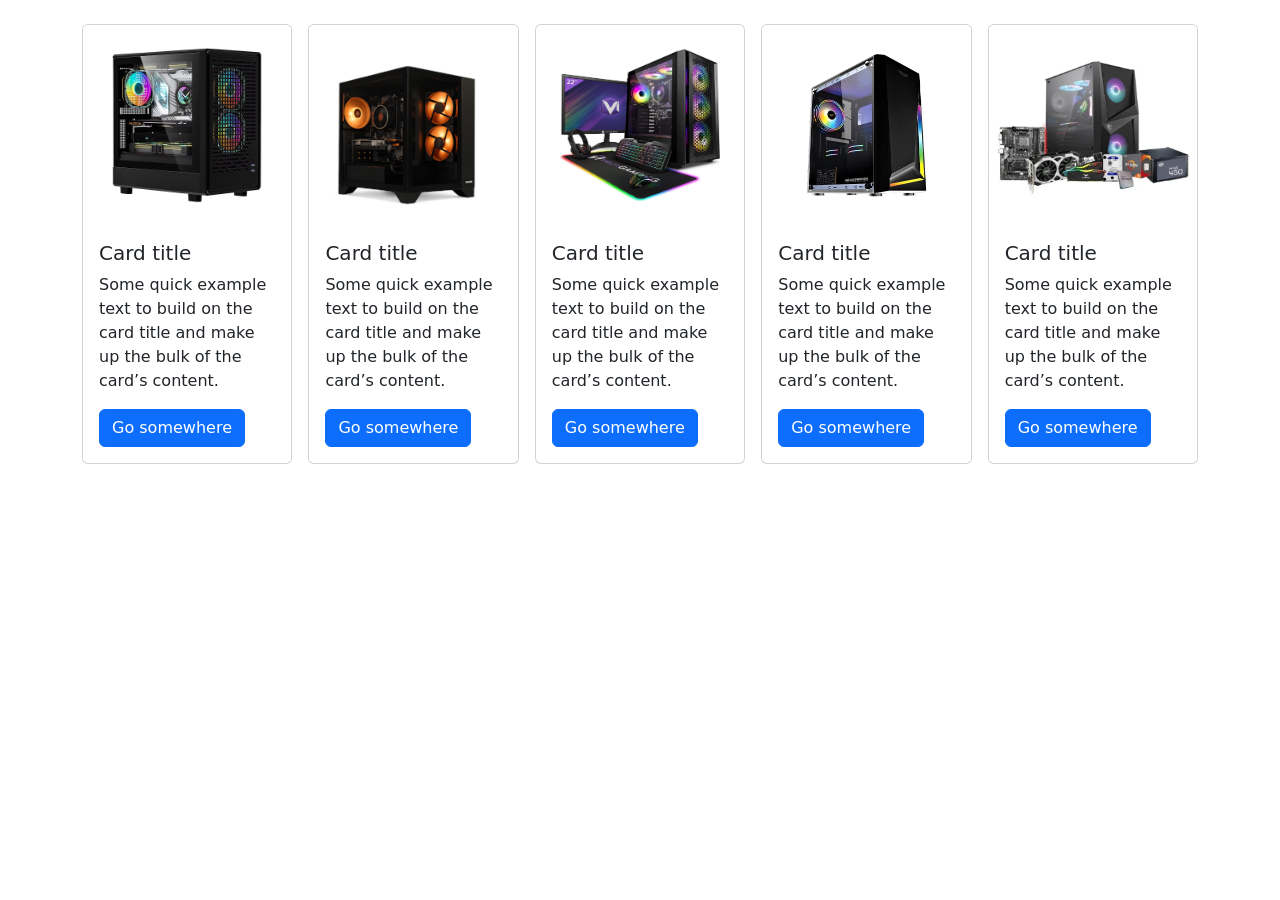
==== index.html @ fc85c79a "menambahkan card" ====
<!DOCTYPE html>
<html lang="en">
<head>
    <meta charset="UTF-8">
    <meta name="viewport" content="width=device-width, initial-scale=1.0">
    <title>Bootstrap Component</title>
    <link href="https://cdn.jsdelivr.net/npm/bootstrap@5.3.8/dist/css/bootstrap.min.css" rel="stylesheet" integrity="sha384-sRIl4kxILFvY47J16cr9ZwB07vP4J8+LH7qKQnuqkuIAvNWLzeN8tE5YBujZqJLB" crossorigin="anonymous">
    <script src="https://cdn.jsdelivr.net/npm/bootstrap@5.3.8/dist/js/bootstrap.bundle.min.js" integrity="sha384-ENjdO4Dr2bkBIFxQpeoA6V6gBiFeWPGFN9MuhOf23Q9Ifjh" crossorigin="anonymous"></script>
</head>
<body class="container">
    <div class="d-flex gap-3 mt-4">
    <div class="card" >
        <img src="1.avif" class="card-img-top" width="200" height="200" alt="...">
        <div class="card-body">
            <h5 class="card-title">Card title</h5>
            <p class="card-text">Some quick example text to build on the card title and make up the bulk of the card’s
                content.</p>
            <a href="#" class="btn btn-primary">Go somewhere</a>
        </div>
    </div>
    <div class="card" >
        <img src="2.png" class="card-img-top" width="200" height="200" alt="...">
        <div class="card-body">
            <h5 class="card-title">Card title</h5>
            <p class="card-text">Some quick example text to build on the card title and make up the bulk of the card’s
                content.</p>
            <a href="#" class="btn btn-primary">Go somewhere</a>
        </div>
    </div>
    <div class="card">
        <img src="3.jpg" class="card-img-top p-4" width="200" height="200" alt="...">
        <div class="card-body">
            <h5 class="card-title">Card title</h5>
            <p class="card-text">Some quick example text to build on the card title and make up the bulk of the card’s
                content.</p>
            <a href="#" class="btn btn-primary">Go somewhere</a>
        </div>
    </div>
    <div class="card">
        <img src="4.jpeg" class="card-img-top" width="200" height="200" alt="...">
        <div class="card-body">
            <h5 class="card-title">Card title</h5>
            <p class="card-text">Some quick example text to build on the card title and make up the bulk of the card’s
                content.</p>
            <a href="#" class="btn btn-primary">Go somewhere</a>
        </div>
    </div>
    <div class="card">
        <img src="5.webp" class="card-img-top" width="200" height="200" alt="...">
        <div class="card-body">
            <h5 class="card-title">Card title</h5>
            <p class="card-text">Some quick example text to build on the card title and make up the bulk of the card’s
                content.</p>
            <a href="#" class="btn btn-primary">Go somewhere</a>
        </div>
    </div>
    </div>


</body>
</html>
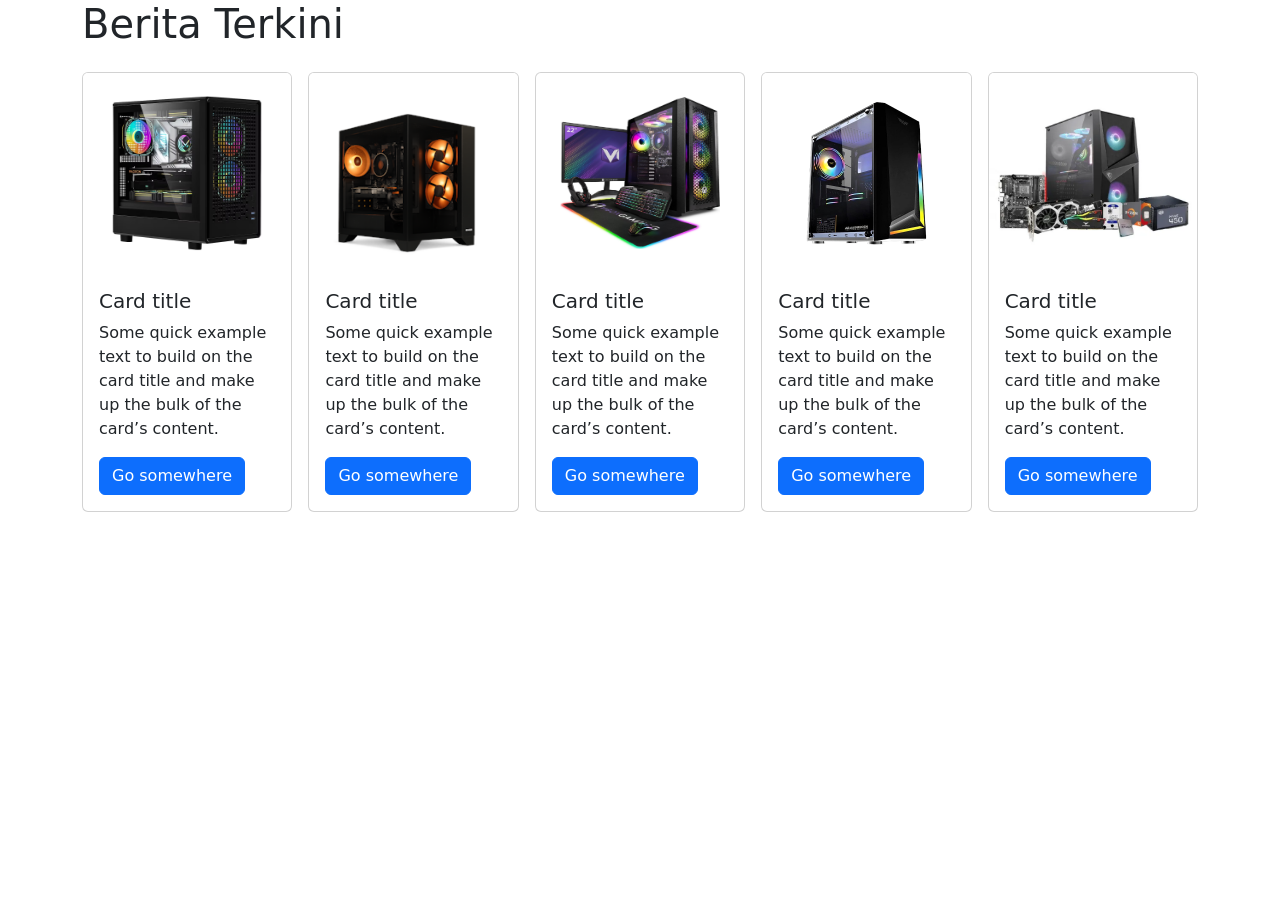
==== commit d29dda61: "menambahkan judul" ====
--- a/index.html
+++ b/index.html
@@ -8,6 +8,7 @@
     <script src="https://cdn.jsdelivr.net/npm/bootstrap@5.3.8/dist/js/bootstrap.bundle.min.js" integrity="sha384-ENjdO4Dr2bkBIFxQpeoA6V6gBiFeWPGFN9MuhOf23Q9Ifjh" crossorigin="anonymous"></script>
 </head>
 <body class="container">
+    <h1>Berita Terkini</h1>
     <div class="d-flex gap-3 mt-4">
     <div class="card" >
         <img src="1.avif" class="card-img-top" width="200" height="200" alt="...">
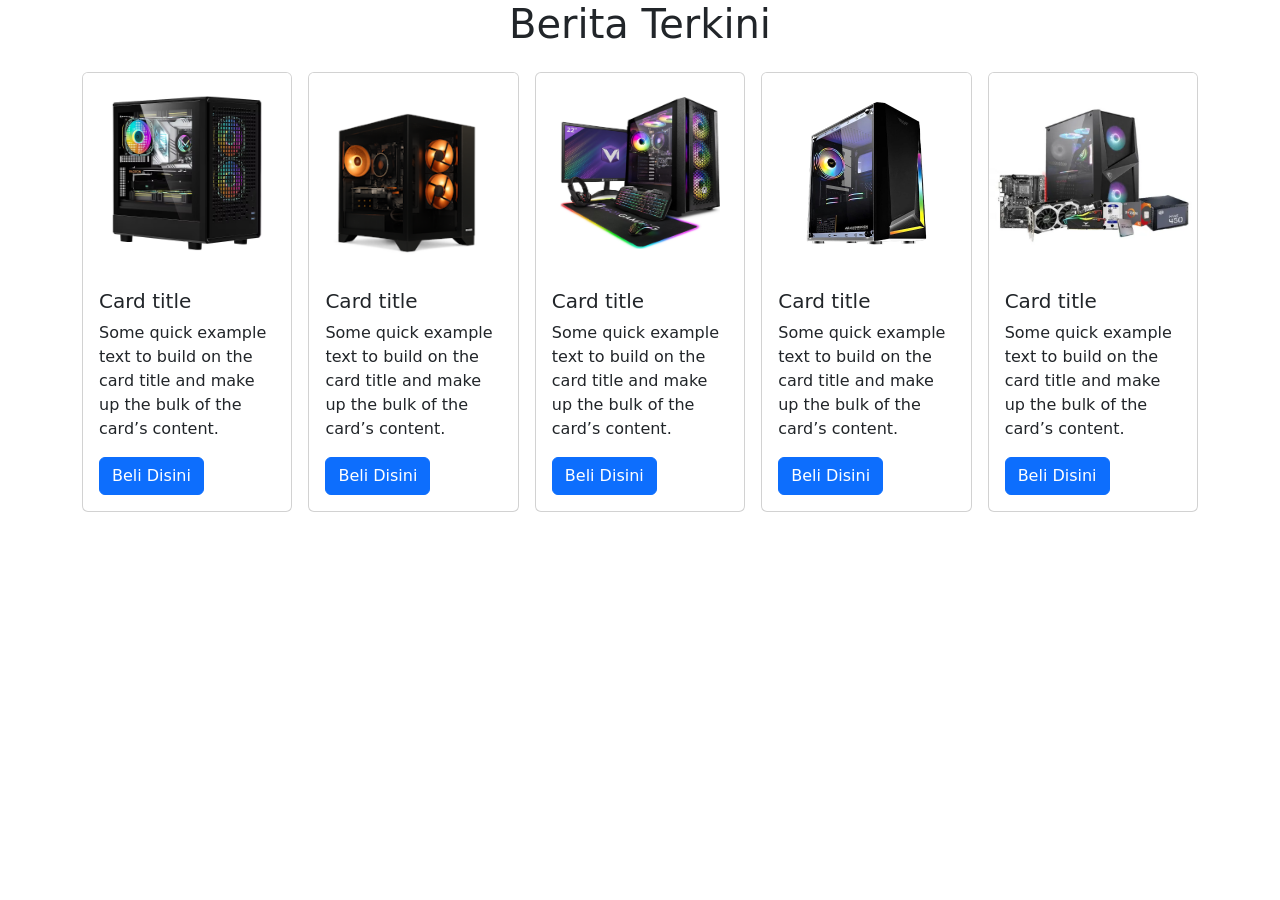
==== commit 8e0fbf52: "menambahkan rata tengah" ====
--- a/index.html
+++ b/index.html
@@ -8,51 +8,51 @@
     <script src="https://cdn.jsdelivr.net/npm/bootstrap@5.3.8/dist/js/bootstrap.bundle.min.js" integrity="sha384-ENjdO4Dr2bkBIFxQpeoA6V6gBiFeWPGFN9MuhOf23Q9Ifjh" crossorigin="anonymous"></script>
 </head>
 <body class="container">
-    <h1>Berita Terkini</h1>
-    <div class="d-flex gap-3 mt-4">
-    <div class="card" >
+    <h1 class="text-center">Berita Terkini</h1>
+    <div class="d-md-flex d-sm-block gap-3 mt-4">
+    <div class="card mb-5" >
         <img src="1.avif" class="card-img-top" width="200" height="200" alt="...">
         <div class="card-body">
             <h5 class="card-title">Card title</h5>
             <p class="card-text">Some quick example text to build on the card title and make up the bulk of the card’s
                 content.</p>
-            <a href="#" class="btn btn-primary">Go somewhere</a>
+            <a href="#" class="btn btn-primary">Beli Disini</a>
         </div>
     </div>
-    <div class="card" >
+    <div class="card mb-5" >
         <img src="2.png" class="card-img-top" width="200" height="200" alt="...">
         <div class="card-body">
             <h5 class="card-title">Card title</h5>
             <p class="card-text">Some quick example text to build on the card title and make up the bulk of the card’s
                 content.</p>
-            <a href="#" class="btn btn-primary">Go somewhere</a>
+            <a href="#" class="btn btn-primary">Beli Disini</a>
         </div>
     </div>
-    <div class="card">
+    <div class="card mb-5">
         <img src="3.jpg" class="card-img-top p-4" width="200" height="200" alt="...">
         <div class="card-body">
             <h5 class="card-title">Card title</h5>
             <p class="card-text">Some quick example text to build on the card title and make up the bulk of the card’s
                 content.</p>
-            <a href="#" class="btn btn-primary">Go somewhere</a>
+            <a href="#" class="btn btn-primary">Beli Disini</a>
         </div>
     </div>
-    <div class="card">
+    <div class="card mb-5">
         <img src="4.jpeg" class="card-img-top" width="200" height="200" alt="...">
         <div class="card-body">
             <h5 class="card-title">Card title</h5>
             <p class="card-text">Some quick example text to build on the card title and make up the bulk of the card’s
                 content.</p>
-            <a href="#" class="btn btn-primary">Go somewhere</a>
+            <a href="#" class="btn btn-primary">Beli Disini</a>
         </div>
     </div>
-    <div class="card">
+    <div class="card mb-5">
         <img src="5.webp" class="card-img-top" width="200" height="200" alt="...">
         <div class="card-body">
             <h5 class="card-title">Card title</h5>
             <p class="card-text">Some quick example text to build on the card title and make up the bulk of the card’s
                 content.</p>
-            <a href="#" class="btn btn-primary">Go somewhere</a>
+            <a href="#" class="btn btn-primary">Beli Disini</a>
         </div>
     </div>
     </div>
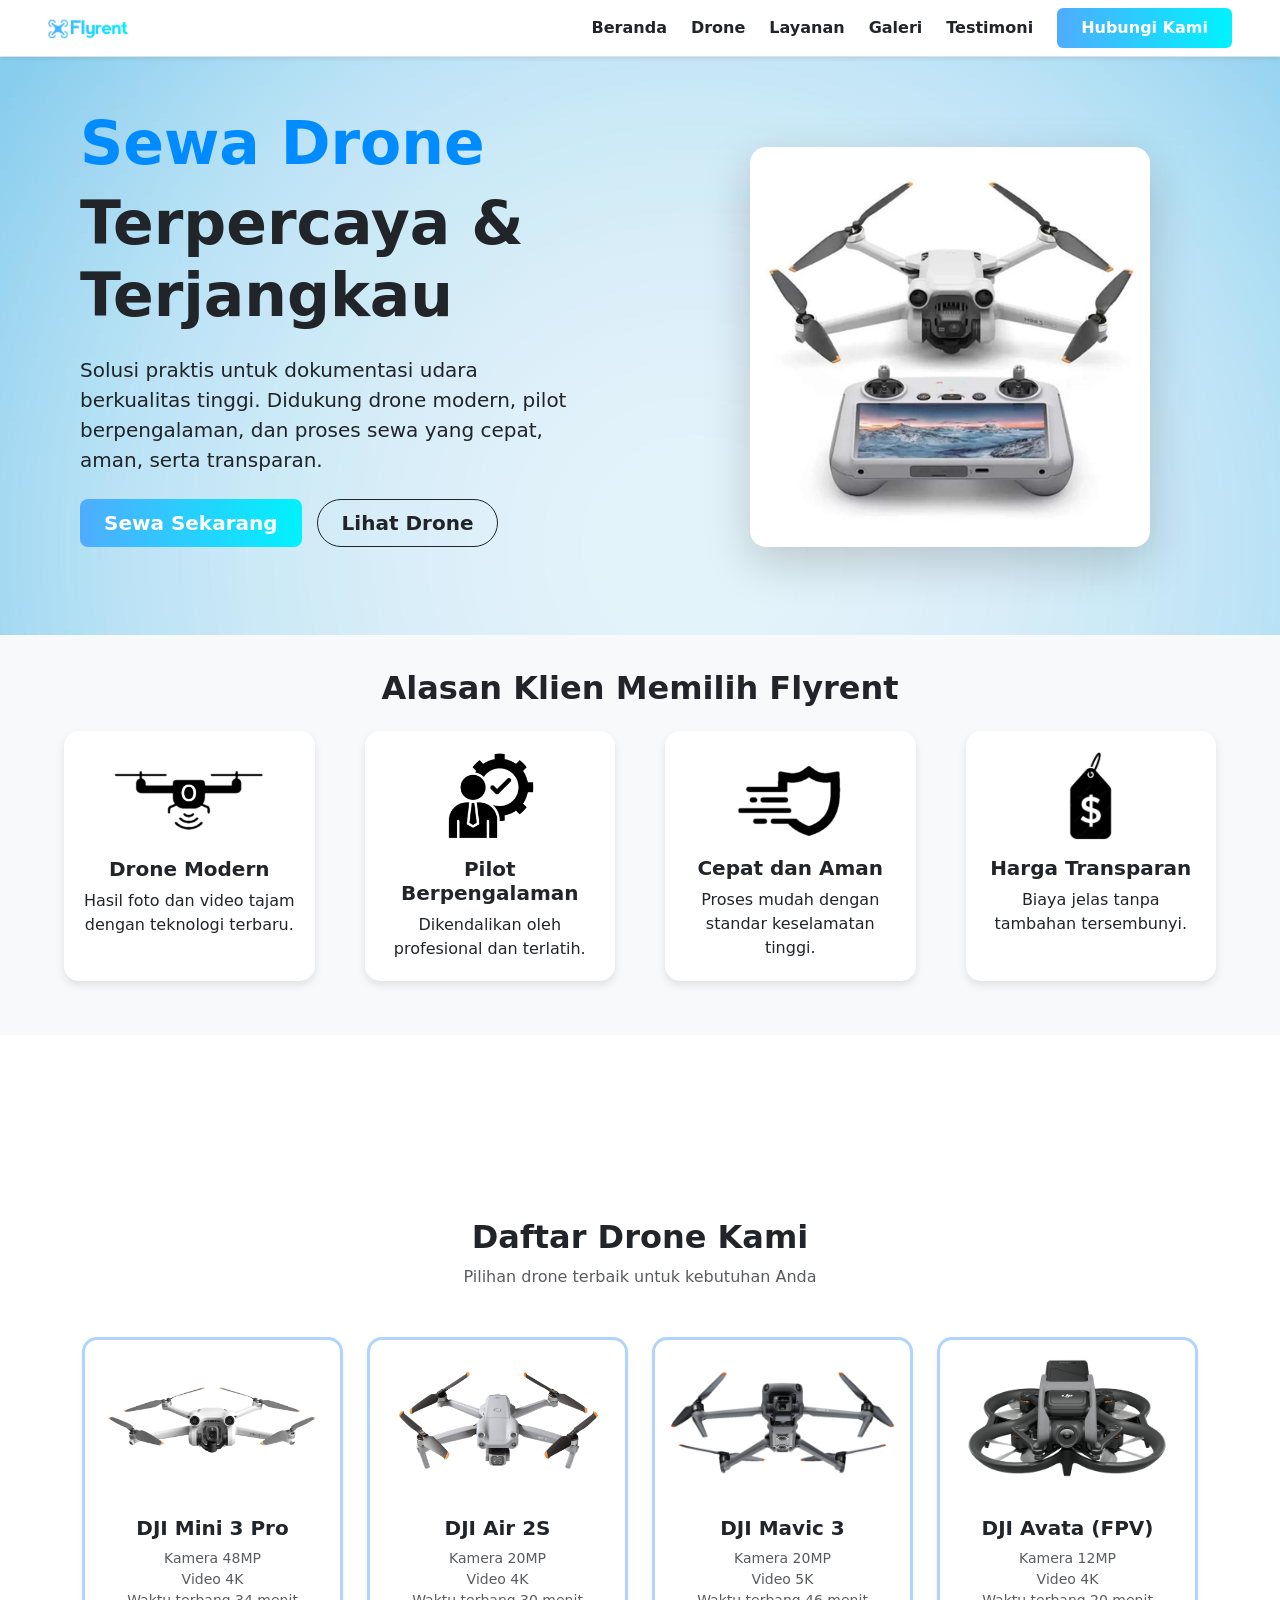
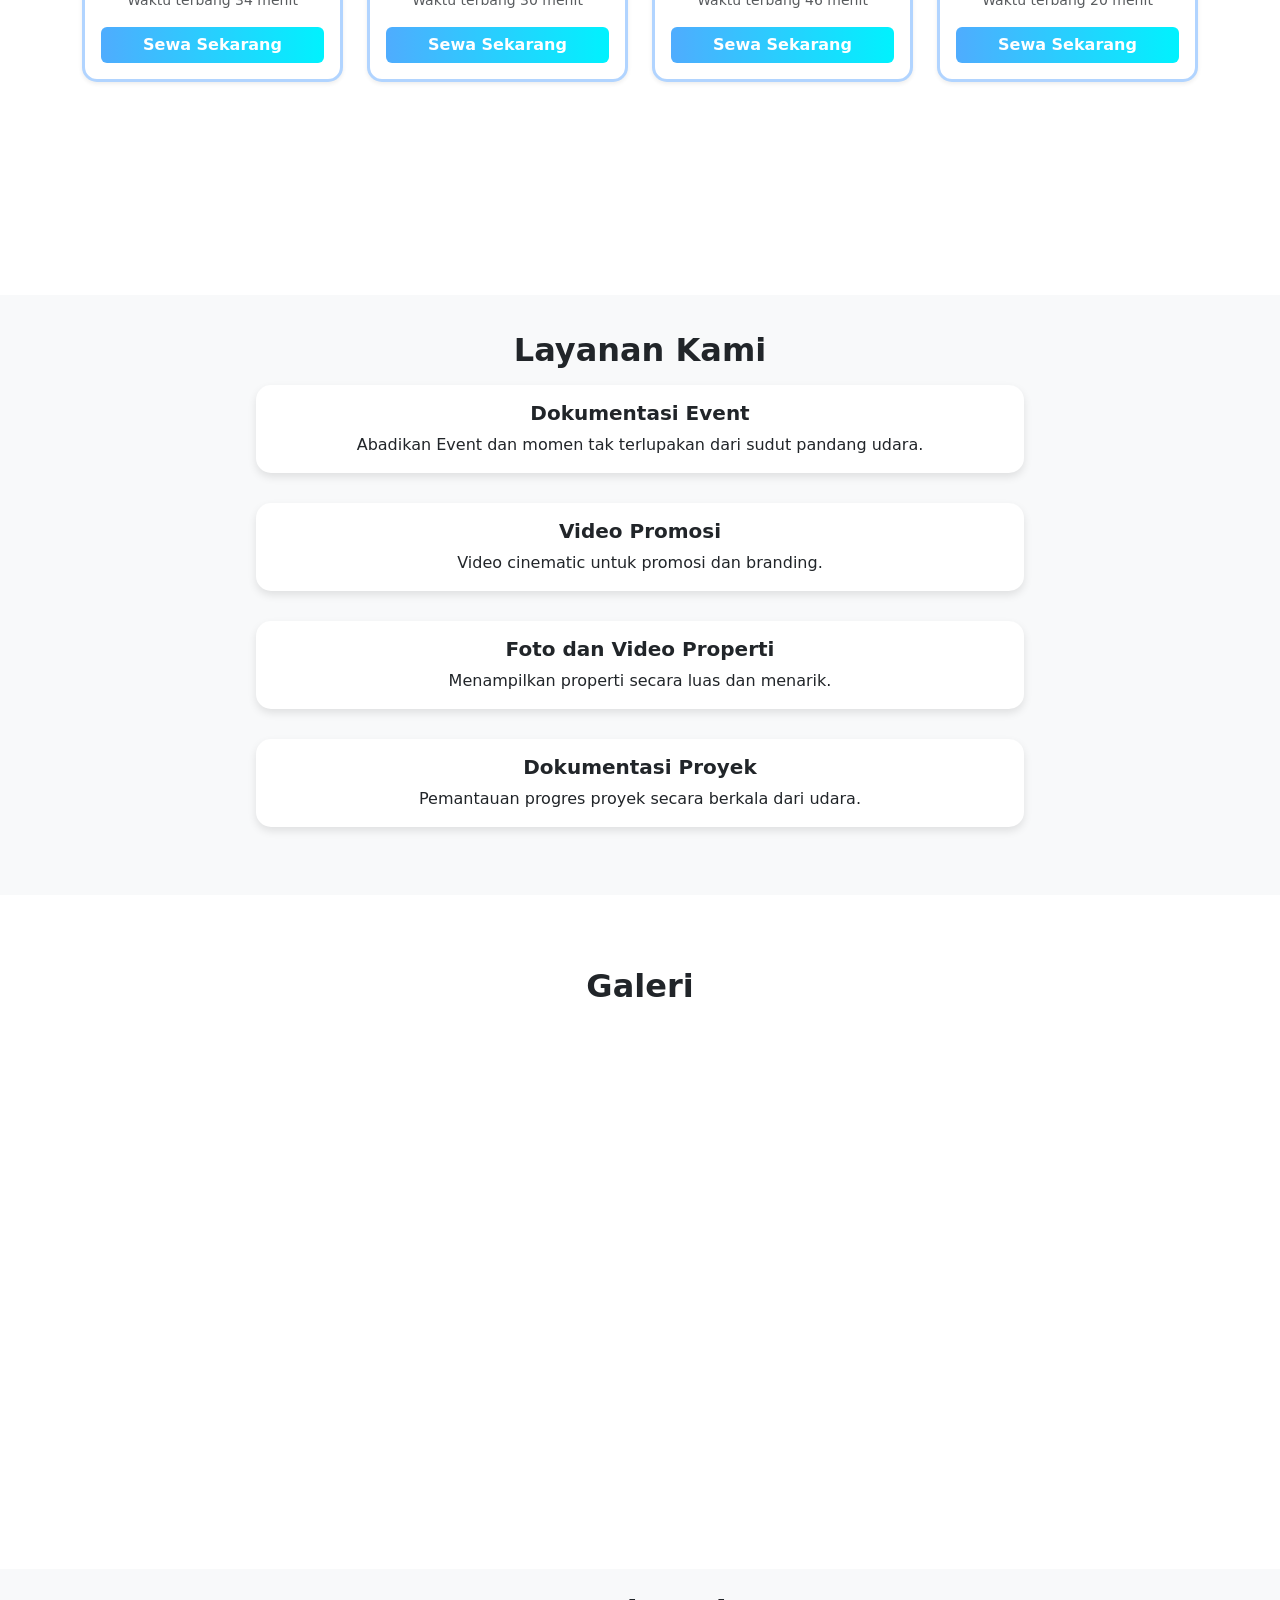
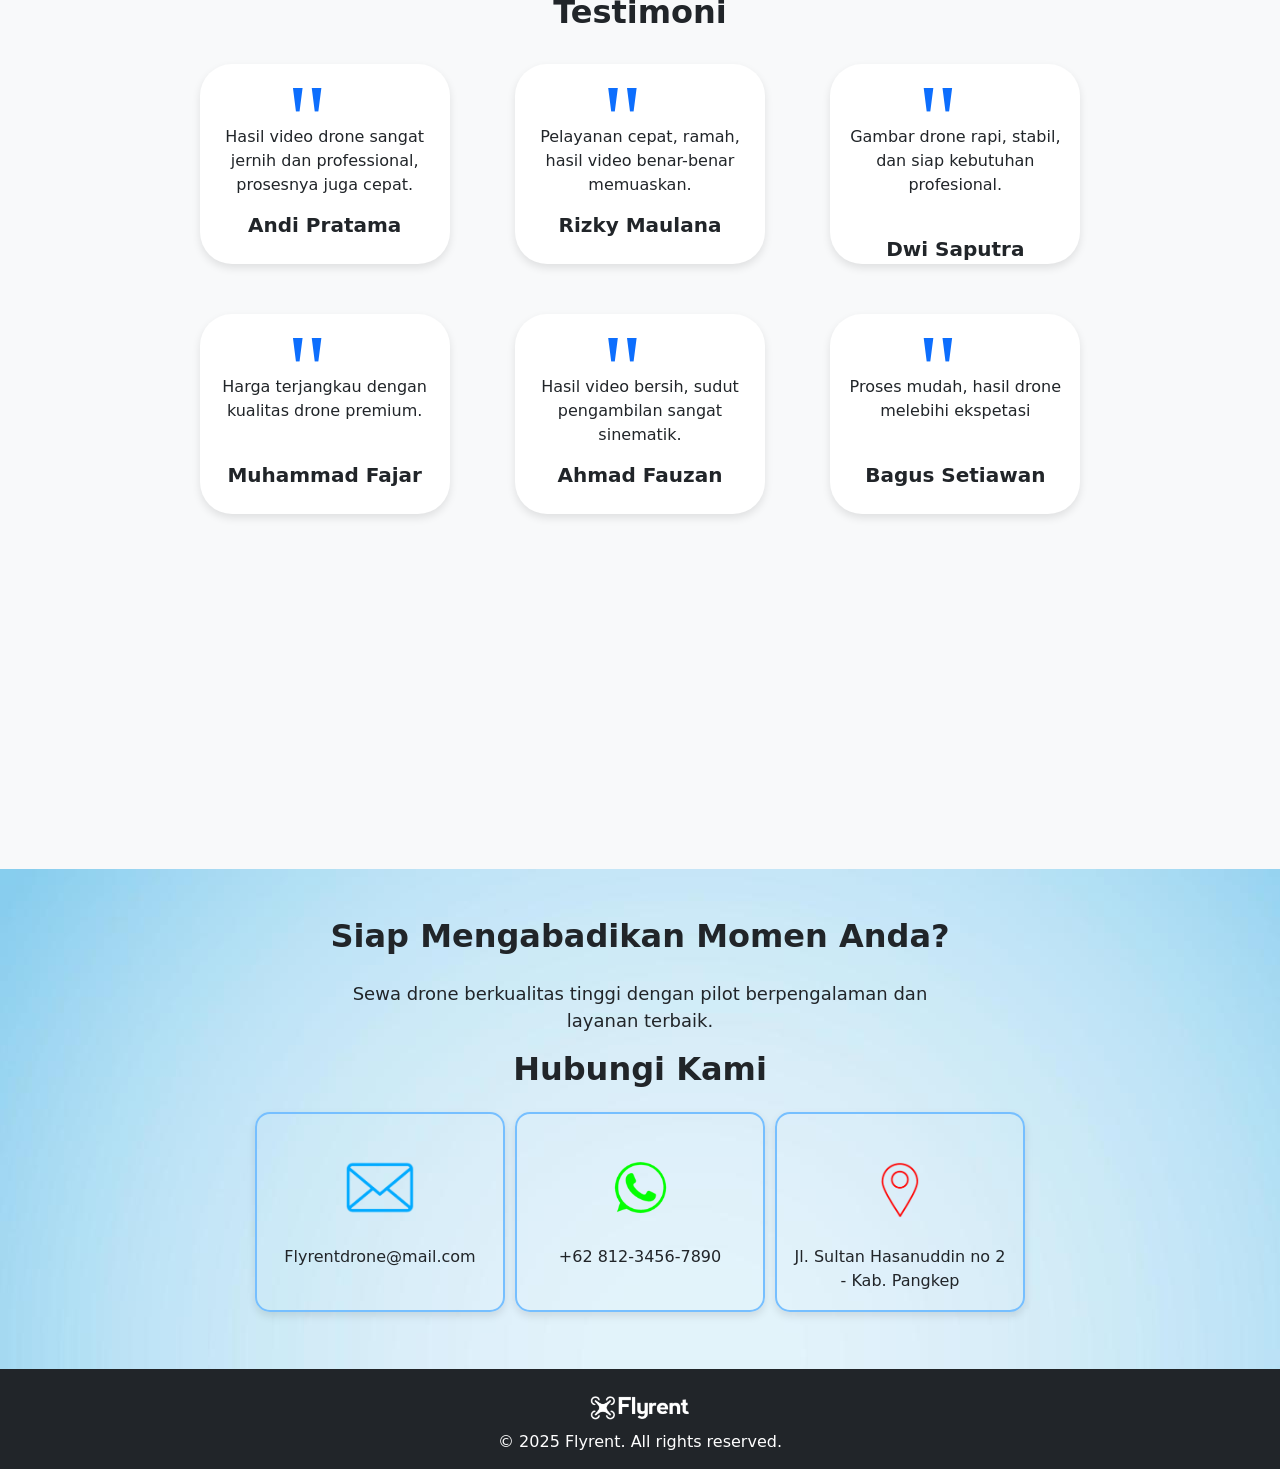
==== commit 60dbe1c1: "tugas final project" ====
--- a/index.html
+++ b/index.html
@@ -1,62 +1,333 @@
 <!DOCTYPE html>
-<html lang="en">
+<html lang="id">
+
 <head>
     <meta charset="UTF-8">
     <meta name="viewport" content="width=device-width, initial-scale=1.0">
-    <title>Bootstrap Component</title>
-    <link href="https://cdn.jsdelivr.net/npm/bootstrap@5.3.8/dist/css/bootstrap.min.css" rel="stylesheet" integrity="sha384-sRIl4kxILFvY47J16cr9ZwB07vP4J8+LH7qKQnuqkuIAvNWLzeN8tE5YBujZqJLB" crossorigin="anonymous">
-    <script src="https://cdn.jsdelivr.net/npm/bootstrap@5.3.8/dist/js/bootstrap.bundle.min.js" integrity="sha384-ENjdO4Dr2bkBIFxQpeoA6V6gBiFeWPGFN9MuhOf23Q9Ifjh" crossorigin="anonymous"></script>
+    <title>Flyrent</title>
+    <link rel="shortcut icon" href="" type="image/x-icon">
+    <link href="https://cdn.jsdelivr.net/npm/bootstrap@5.3.8/dist/css/bootstrap.min.css" rel="stylesheet"
+        integrity="sha384-sRIl4kxILFvY47J16cr9ZwB07vP4J8+LH7qKQnuqkuIAvNWLzeN8tE5YBujZqJLB" crossorigin="anonymous">
+    <script src="https://cdn.jsdelivr.net/npm/bootstrap@5.3.8/dist/js/bootstrap.bundle.min.js"
+        integrity="sha384-ENjdO4Dr2bkBIFxQpeoA6V6gBiFeWPGFN9MuhOf23Q9Ifjh" crossorigin="anonymous"></script>
+    <link rel="shortcut icon" href="/gambar/favicon.ico" type="image/x-icon">
+    <link rel="stylesheet" href="style.css">
 </head>
-<body class="container">
-    <h1 class="text-center">Berita Terkini</h1>
-    <div class="d-md-flex d-sm-block gap-3 mt-4">
-    <div class="card mb-5" >
-        <img src="1.avif" class="card-img-top" width="200" height="200" alt="...">
-        <div class="card-body">
-            <h5 class="card-title">Card title</h5>
-            <p class="card-text">Some quick example text to build on the card title and make up the bulk of the card’s
-                content.</p>
-            <a href="#" class="btn btn-primary">Beli Disini</a>
-        </div>
-    </div>
-    <div class="card mb-5" >
-        <img src="2.png" class="card-img-top" width="200" height="200" alt="...">
-        <div class="card-body">
-            <h5 class="card-title">Card title</h5>
-            <p class="card-text">Some quick example text to build on the card title and make up the bulk of the card’s
-                content.</p>
-            <a href="#" class="btn btn-primary">Beli Disini</a>
-        </div>
-    </div>
-    <div class="card mb-5">
-        <img src="3.jpg" class="card-img-top p-4" width="200" height="200" alt="...">
-        <div class="card-body">
-            <h5 class="card-title">Card title</h5>
-            <p class="card-text">Some quick example text to build on the card title and make up the bulk of the card’s
-                content.</p>
-            <a href="#" class="btn btn-primary">Beli Disini</a>
-        </div>
-    </div>
-    <div class="card mb-5">
-        <img src="4.jpeg" class="card-img-top" width="200" height="200" alt="...">
-        <div class="card-body">
-            <h5 class="card-title">Card title</h5>
-            <p class="card-text">Some quick example text to build on the card title and make up the bulk of the card’s
-                content.</p>
-            <a href="#" class="btn btn-primary">Beli Disini</a>
-        </div>
-    </div>
-    <div class="card mb-5">
-        <img src="5.webp" class="card-img-top" width="200" height="200" alt="...">
-        <div class="card-body">
-            <h5 class="card-title">Card title</h5>
-            <p class="card-text">Some quick example text to build on the card title and make up the bulk of the card’s
-                content.</p>
-            <a href="#" class="btn btn-primary">Beli Disini</a>
-        </div>
-    </div>
-    </div>
-
-
+
+<body>
+    <div id="home"></div>
+    <div class="navbar d-flex align-items-center border-bottom border-1 border-opacity-50 shadow-sm">
+        <div class="logo d-flex ms-5">
+            <a href="#home"><img src="/gambar/logoatas.png" alt="" class="logos" width="80px;"></a>
+        </div>
+        <div class="nav-links d-flex ms-auto me-5 align-items-center">
+            <a href="#home" class="me-4 text-decoration-none text-dark"><b>Beranda</b></a>
+            <a href="#dronen" class="me-4 text-decoration-none text-dark"><b>Drone</b></a>
+            <a href="#services" class="me-4 text-decoration-none text-dark"><b>Layanan</b></a>
+            <a href="#porto" class="me-4 text-decoration-none text-dark"><b>Galeri</b></a>
+            <a href="#testii" class="me-4 text-decoration-none text-dark"><b>Testimoni</b></a>
+            <a href="#cta" class="btn btn-primary px-4 py-2"><b>Hubungi Kami</b></a>
+        </div>
+    </div>
+
+    <div class="landing d-flex flex-column" style="gap: 20px; width: 100%;">
+        <div class="kiri">
+            <div class="judul">
+                <h1 class="warna">Sewa Drone</h1>
+                <h1>Terpercaya &<br>Terjangkau</h1>
+                <p class="solusi mt-4 mb-4">Solusi praktis untuk dokumentasi udara berkualitas tinggi. Didukung drone
+                    modern, pilot berpengalaman, dan proses sewa yang cepat, aman, serta transparan.</p>
+            </div>
+            <div class="d-flex mt-1" style="gap: 15px;">
+                <button class="btn btn-primary px-4 py-2 btn-lg"><b>Sewa Sekarang</b></button>
+                <button class="btn btn-outline-dark rounded-pill px-4 py-2 btn-lg"><b>Lihat Drone</b></button>
+            </div>
+        </div>
+        <div class="drone d-flex">
+            <img src="/gambar/carddrone.jpg" class="img-fluid rounded-4 shadow-lg bg-body-tertiary" alt="...">
+        </div>
+    </div>
+
+    <div class="memilih text-center">
+        <br>
+        <h2 class="text-center why mb-4"><b>Alasan Klien Memilih Flyrent</b></h2>
+        <div class="d-flex justify-content-around m-auto" style="width:90%; gap: 50px;">
+            <div class="card" style="width: 300px; height: 250px;">
+                <img src="/gambar/moder.png" class="modron" alt="...">
+                <div class="card-body">
+                    <h5 class="card-title"><b>Drone Modern</b></h5>
+                    <p class="card-text">Hasil foto dan video tajam dengan teknologi terbaru.</p>
+                </div>
+            </div>
+            <div class="card" style="width: 300px; height: 250px;">
+                <img src="/gambar/pro.png" class="prof">
+                <div class="card-body">
+                    <h5 class="card-title"><b>Pilot Berpengalaman</b></h5>
+                    <p class="card-text">Dikendalikan oleh profesional dan terlatih.</p>
+                </div>
+            </div>
+            <div class="card" style="width: 300px; height: 250px;">
+                <img src="/gambar/aman.png" class="cepat" alt="...">
+                <div class="card-body">
+                    <h5 class="card-title"><b>Cepat dan Aman</b></h5>
+                    <p class="card-text">Proses mudah dengan standar keselamatan tinggi.</p>
+                </div>
+            </div>
+            <div class="card" style="width: 300px; height: 250px;">
+                <img src="/gambar/harga.png" class="harga" alt="...">
+                <div class="card-body">
+                    <h5 class="card-title"><b>Harga Transparan</b></h5>
+                    <p class="card-text">Biaya jelas tanpa tambahan tersembunyi.</p>
+                </div>
+            </div>
+        </div>
+        <div id="dronen"></div>
+    </div>
+    <section class="section-drone d-flex align-items-center">
+  <div class="container">
+    
+    <!-- Judul -->
+    <div class="text-center mb-5">
+      <h2 class="fw-bold dronekami">Daftar Drone Kami</h2>
+      <p class="text-muted">Pilihan drone terbaik untuk kebutuhan Anda</p>
+    </div>
+
+    <!-- Card Grid -->
+    <div class="row g-4">
+      
+      <!-- Card 1 -->
+      <div class="col-lg-3 col-md-6">
+        <div class="card drone-card h-100 shadow-sm">
+          <img src="/gambar/min3.png" class="card-img-top p-3" alt="DJI Mini 3 Pro">
+          <div class="card-body">
+            <h5 class="fw-semibold">DJI Mini 3 Pro</h5>
+            <ul class="list-unstyled small text-muted mb-3">
+              <li>Kamera 48MP</li>
+              <li>Video 4K</li>
+              <li>Waktu terbang 34 menit</li>
+            </ul>
+            <a href="#" class="btn btn-primary"><b>Sewa Sekarang</b></a>
+          </div>
+        </div>
+      </div>
+
+      <!-- Card 2 -->
+      <div class="col-lg-3 col-md-6">
+        <div class="card drone-card h-100 shadow-sm">
+          <img src="/gambar/2s.png" class="card-img-top p-3" alt="DJI Air 2S">
+          <div class="card-body">
+            <h5 class="fw-semibold">DJI Air 2S</h5>
+            <ul class="list-unstyled small text-muted mb-3">
+              <li>Kamera 20MP</li>
+              <li>Video 4K</li>
+              <li>Waktu terbang 30 menit</li>
+            </ul>
+            <a href="#" class="btn btn-primary"><b>Sewa Sekarang</b></a>
+          </div>
+        </div>
+      </div>
+
+      <!-- Card 3 -->
+      <div class="col-lg-3 col-md-6">
+        <div class="card drone-card h-100 shadow-sm">
+          <img src="/gambar/mav3.png" class="card-img-top p-3" alt="DJI Mavic 3">
+          <div class="card-body">
+            <h5 class="fw-semibold">DJI Mavic 3</h5>
+            <ul class="list-unstyled small text-muted mb-3">
+              <li>Kamera 20MP</li>
+              <li>Video 5K</li>
+              <li>Waktu terbang 46 menit</li>
+            </ul>
+            <a href="#" class="btn btn-primary"><b>Sewa Sekarang</b></a>
+          </div>
+        </div>
+      </div>
+
+      <!-- Card 4 -->
+      <div class="col-lg-3 col-md-6">
+        <div class="card drone-card h-100 shadow-sm">
+          <img src="/gambar/avata.png" class="card-img-top p-3" alt="DJI Avata">
+          <div class="card-body">
+            <h5 class="fw-semibold">DJI Avata (FPV)</h5>
+            <ul class="list-unstyled small text-muted mb-3">
+              <li>Kamera 12MP</li>
+              <li>Video 4K</li>
+              <li>Waktu terbang 20 menit</li>
+            </ul>
+            <a href="#" class="btn btn-primary"><b>Sewa Sekarang</b></a>
+          </div>
+        </div>
+      </div>
+
+    </div>
+  </div>
+</section>
+
+
+    <div id="services"></div>
+    <div class="layanan">
+        <h2 class="text-center mb-3 mt-3"><b>Layanan Kami</b></h2>
+        <div class="d-flex flex-column m-auto" style="width:60%; gap: 30px;">
+            <div class="card">
+                <div class="card-body">
+                    <h5 class="card-title"><b>Dokumentasi Event</b></h5>
+                    <p class="card-text">Abadikan Event dan momen tak terlupakan dari sudut pandang udara.</p>
+                </div>
+            </div>
+            <div class="card">
+                <div class="card-body">
+                    <h5 class="card-title"><b>Video Promosi</b></h5>
+                    <p class="card-text">Video cinematic untuk promosi dan branding.</p>
+                </div>
+            </div>
+            <div class="card">
+                <div class="card-body">
+                    <h5 class="card-title"><b>Foto dan Video Properti</b></h5>
+                    <p class="card-text">Menampilkan properti secara luas dan menarik.</p>
+                </div>
+            </div>
+            <div class="card">
+                <div class="card-body">
+                    <h5 class="card-title"><b>Dokumentasi Proyek</b></h5>
+                    <p class="card-text">Pemantauan progres proyek secara berkala dari udara.</p>
+                </div>
+            </div>
+        </div>
+    </div>
+
+    <div id="porto"></div> <br>
+    <div class="galeri">
+        <h2 class="text-center mb-3 mt-5"><b>Galeri</b></h2>
+        <div class="galer d-flex flex-wrap justify-content-around m-auto mb-5" style="width:80%; gap: 20px;">
+            <div class="cardvideo">
+                <div class="card-body">
+                    <video autoplay muted loop palyisline>
+                        <source src="/gambar/event.mp4" type="video/mp4">
+                    </video>
+                </div>
+            </div>
+            <div class="cardvideo">
+                <div class="card-body">
+                    <video autoplay muted loop palyisline>
+                        <source src="/gambar/promo.mp4" type="video/mp4">
+                    </video>
+                </div>
+            </div>
+            <div class="cardvideo">
+                <div class="card-body">
+                    <video autoplay muted loop palyisline>
+                        <source src="/gambar/properti.mp4" type="video/mp4">
+                    </video>
+                </div>
+            </div>
+            <div class="cardvideo">
+                <div class="card-body">
+                    <video autoplay muted loop palyisline>
+                        <source src="/gambar/proyek.mp4" type="video/mp4">
+                    </video>
+                </div>
+                <div id="testii"></div>
+            </div>
+        </div>
+    </div>
+
+    <div class="memilih testi text-center">
+        <br>
+        <h2 class="text-center mb-2"><b>Testimoni</b></h2><br>
+        <div class="d-flex flex-wrap justify-content-around m-auto" style="width:70%; gap: 50px;">
+            <div class="card rounded-5" style="width: 250px; height: 200px;">
+
+                <div class="card-body">
+                    <h1 class="comenlogo">"</h1>
+                    <p class="card-text">Hasil video drone sangat jernih dan professional, prosesnya juga cepat.</p>
+                    <h5 class="card-title"><b>Andi Pratama</b></h5>
+                </div>
+            </div>
+            <div class="card rounded-5" style="width: 250px; height: 200px;">
+
+                <div class="card-body">
+                    <h1 class="comenlogo">"</h1>
+                    <p class="card-text">Pelayanan cepat, ramah, hasil video benar-benar memuaskan.</p>
+                    <h5 class="card-title"><b>Rizky Maulana</b></h5>
+                </div>
+            </div>
+            <div class="card rounded-5" style="width: 250px; height: 200px;">
+
+                <div class="card-body">
+                    <h1 class="comenlogo">"</h1>
+                    <p class="card-text">Gambar drone rapi, stabil, dan siap kebutuhan profesional.</p><br>
+                    <h5 class="card-title"><b>Dwi Saputra</b></h5>
+                </div>
+            </div>
+            <div class="card rounded-5" style="width: 250px; height: 200px;">
+
+                <div class="card-body">
+                    <h1 class="comenlogo">"</h1>
+                    <p class="card-text">Harga terjangkau dengan kualitas drone premium.</p><br>
+                    <h5 class="card-title"><b>Muhammad Fajar</b></h5>
+                </div>
+            </div>
+            <div class="card rounded-5" style="width: 250px; height: 200px;">
+
+                <div class="card-body">
+                    <h1 class="comenlogo">"</h1>
+                    <p class="card-text">Hasil video bersih, sudut pengambilan sangat sinematik.</p>
+                    <h5 class="card-title"><b>Ahmad Fauzan</b></h5>
+                </div>
+            </div>
+            <div class="card rounded-5" style="width: 250px; height: 200px;">
+
+                <div class="card-body">
+                    <h1 class="comenlogo">"</h1>
+                    <p class="card-text">Proses mudah, hasil drone melebihi ekspetasi</p><br>
+                    <h5 class="card-title"><b>Bagus Setiawan</b></h5>
+                </div>
+            </div>
+        </div>
+    </div>
+
+
+    <div id="cta" class="cta">
+        <div class="d-flex ctain flex-column text-center m-auto">
+            <h2 class="mt-5 mb-4"><b>Siap Mengabadikan Momen Anda?</b></h2>
+            <p class="" style="font-size: 18px;">Sewa drone berkualitas tinggi dengan pilot berpengalaman dan layanan
+                terbaik.</p>
+            <h2 class="mb-4"><b>Hubungi Kami</b></h2>
+        </div>
+
+        <div class="d-flex flex-row justify-content-center m-auto" style="width:80%; gap: 10px;">
+            <div class="card cardf">
+                <div class="card-body">
+                    <img src="/gambar/email.png" style="width: 70px; margin: 30px;" alt="">
+                    <p class="card-text">Flyrentdrone@mail.com</p>
+                </div>
+            </div>
+            <div class="card cardf">
+                <div class="card-body">
+                    <img src="/gambar/wa.png" style="width: 55px; margin: 30px;" alt="">
+                    <p class="card-text">+62 812-3456-7890</p>
+                </div>
+            </div>
+            <div class="card cardf">
+                <div class="card-body">
+                    <img src="/gambar/alamat.png" style="width: 40px; margin: 27px; margin-top: 32px;" alt="">
+                    <p class="card-text">Jl. Sultan Hasanuddin no 2 - Kab. Pangkep</p>
+                </div>
+            </div>
+        </div>
+
+    </div>
+
+
+
+    <div>
+        <div class="d-flex flex-column justify-content-center align-items-center bg-dark text-white"
+            style="height: 100px;">
+            <img src="/gambar/logobawah.png" class="mt-4" style="width: 100px;" alt="">
+            <p class="mt-2">&copy; 2025 Flyrent. All rights reserved.</p>
+        </div>
+
+    </div>
 </body>
+
 </html>
--- a/style.css
+++ b/style.css
@@ -0,0 +1,191 @@
+:root {
+            --color-grd: linear-gradient(90deg, #4facfe 0%, #00f2fe 100%);
+        }
+
+        .navbar {
+            position: sticky;
+            top: 0;
+            background-color: #ffffff;
+            z-index: 1000;
+        }
+
+
+        html {
+            scroll-behavior: smooth;
+            overflow-x: hidden;
+            height: auto;
+            
+        }
+
+
+
+        .btn-primary {
+            background: var(--color-grd);
+            border: none;
+        }
+
+        .landing {
+            background-image: url(/gambar/bg.jpg);
+            height: 578px;
+
+        }
+
+        .judul h1 {
+            font-size: 60px;
+            font-weight: bold;
+        }
+
+        .warna {
+            color: rgb(0, 140, 255);
+            ;
+
+        }
+
+        .memilih {
+            background-color: #f8f9fa;
+            height: 400px;
+            width: 100%;
+
+        }
+
+        .why {
+            margin-top: 10px;
+        }
+
+        .solusi {
+            font-size: 20px;
+        }
+
+        .kiri {
+            margin-left: 80px;
+            border: transparent;
+            width: 40%;
+            margin-top: 50px;
+        }
+
+        .drone {
+            margin-top: -420px;
+            margin-left: 750px;
+            width: 400px;
+        }
+
+        .modron {
+            width: 150px;
+            margin: auto;
+            margin-top: 35px;
+        }
+
+        .prof {
+            width: 90px;
+            margin: auto;
+            margin-top: 20px;
+        }
+
+        .cepat {
+            width: 110px;
+            margin: auto;
+            margin-top: 23px;
+        }
+
+        .harga {
+            width: 50px;
+            margin: auto;
+            margin-top: 20px;
+        }
+
+        .card {
+            border: none;
+            box-shadow: 0 4px 8px rgba(0, 0, 0, 0.1);
+            border-radius: 15px;
+            text-align: center;
+        }
+
+        .dronekami {
+            margin-top: 20px;
+        }
+        .section-drone {
+  min-height: 90vh;
+}
+
+.drone-card {
+  display: flex;
+  flex-direction: column;
+}
+
+.drone-card .card-body {
+  display: flex;
+  flex-direction: column;
+  flex: 1;
+
+}
+
+.drone-card {
+    border: 3px solid rgba(0, 115, 255, 0.306);
+}
+
+.card-img-top {
+  height: 160px;
+  object-fit: contain;
+}
+
+
+       
+        .list {
+            width: 100%;
+            height: 500px;
+        }
+
+        .layanan {
+            width: 100%;
+            height: 600px;
+            background-color: #f8f9fa;
+            margin-top: 50px;
+            padding-top: 20px;
+        }
+
+        .galer {
+            height: 500px;
+        }
+
+        .galeri h2 {
+            margin-top: 20px;
+        }
+
+        .cardvideo video {
+            width: 400px;
+        }
+
+        .testi {
+            background-color: #f8f9fa;
+            height: 100vh;
+        }
+
+
+        .comenlogo {
+            color: #0d6efd;
+            font-size: 100px;
+            font-family: Demonized;
+            margin-right: 35px;
+            margin-bottom: -55px;
+            margin-top: -20px;
+        }
+
+        .cta {
+            width: 100%;
+            background-image: url(/gambar/bg.jpg);
+            height: 500px;
+        }
+
+        .ctain {
+            width: 50%;
+        }
+
+        .cardf {
+            width: 250px;
+            height: 200px;
+            box-shadow: 0 4px 8px rgba(0, 0, 0, 0.1);
+            border-radius: 15px;
+            border: 2px solid rgb(118, 191, 255);
+            background-color: transparent;
+
+        }
